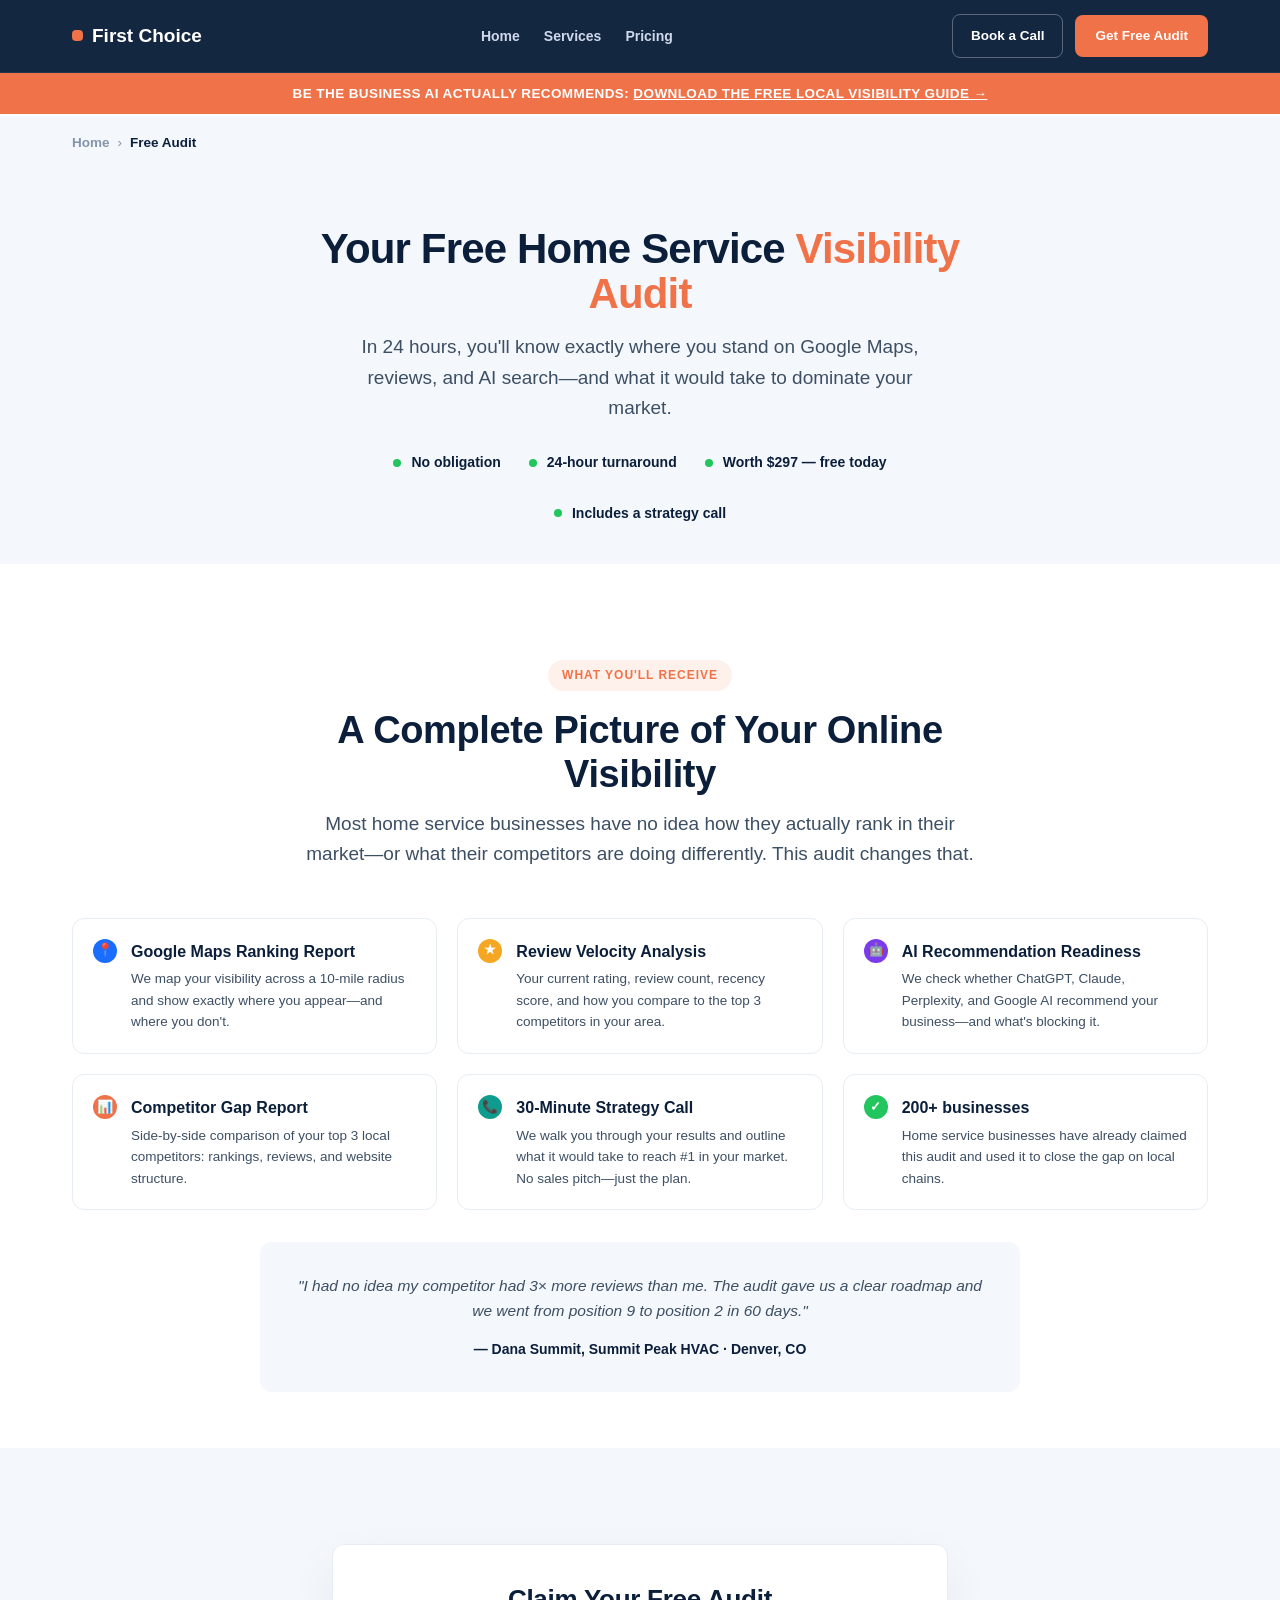
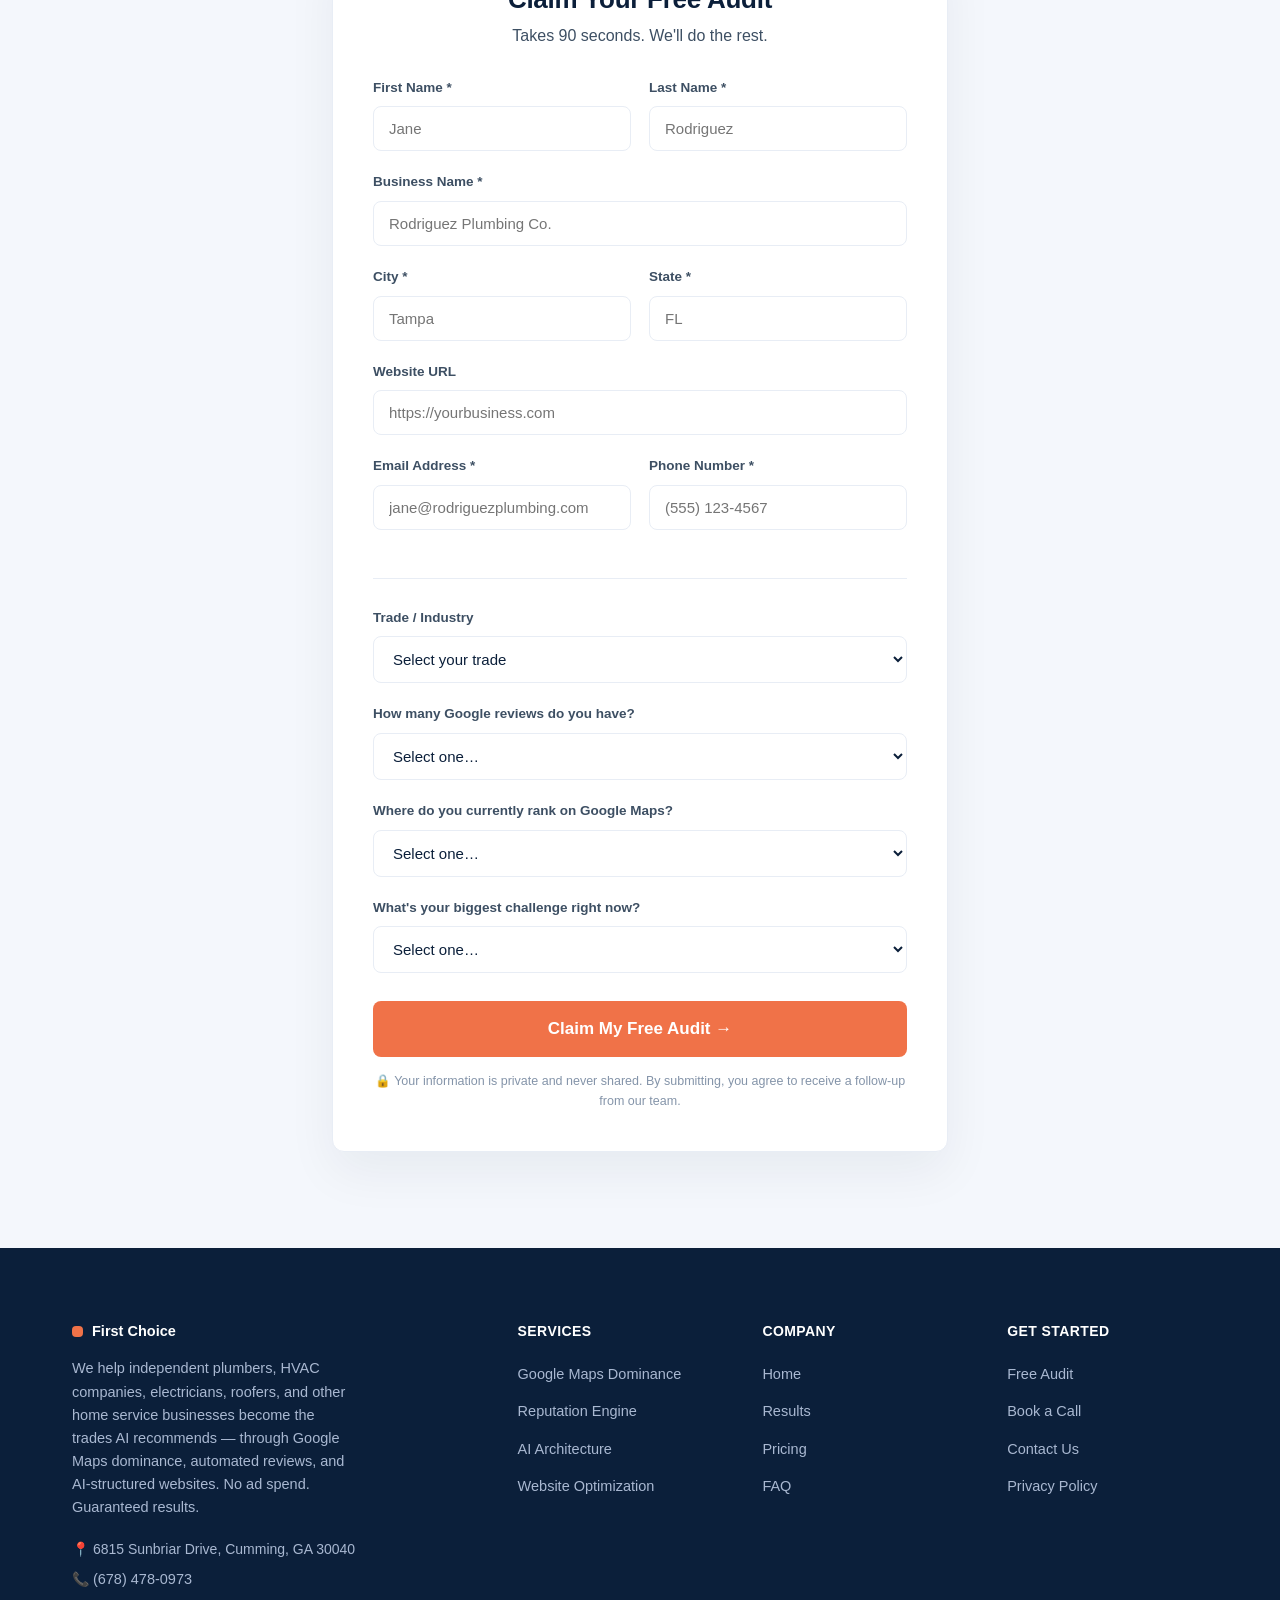
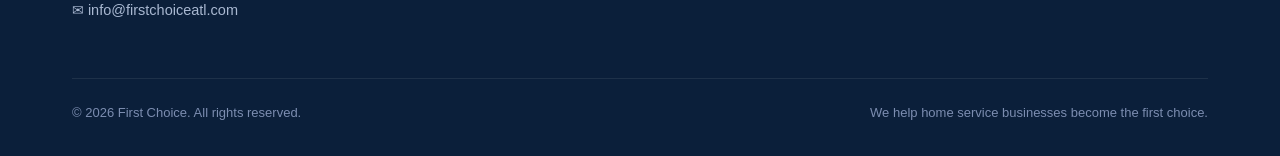
==== audit.html @ c54ef501 "Initial commit: First Choice site" ====
<!DOCTYPE html>
<html lang="en">
<head>
<meta charset="UTF-8">
<meta name="viewport" content="width=device-width, initial-scale=1.0">
<title>Free Local SEO Audit | First Choice</title>
<meta name="description" content="Get a free 48-hour audit of your Google Maps ranking, reviews, website, and AI visibility for your home service business.">
<link rel="stylesheet" href="styles.css">

</head>
<body>
<div id="site-header-mount" data-homepage="false"></div>
<div class="breadcrumb"><div class="wrap"><a href="index.html">Home</a><span class="sep">&rsaquo;</span><span class="current">Free Audit</span></div></div>
<section style="padding:56px 0 40px;background:var(--gray-100)">
  <div class="wrap center" style="max-width:720px;margin:0 auto">
    <h1 style="font-size:42px">Your Free Home Service <em>Visibility Audit</em></h1>
    <p class="lead" style="margin:16px auto 0;max-width:600px">In 24 hours, you'll know exactly where you stand on Google Maps, reviews, and AI search&mdash;and what it would take to dominate your market.</p>
    <div class="value-strip">
      <div class="hero-badge" style="color:var(--navy)"><span class="dot"></span>No obligation</div>
      <div class="hero-badge" style="color:var(--navy)"><span class="dot"></span>24-hour turnaround</div>
      <div class="hero-badge" style="color:var(--navy)"><span class="dot"></span>Worth $297 &mdash; free today</div>
      <div class="hero-badge" style="color:var(--navy)"><span class="dot"></span>Includes a strategy call</div>
    </div>
  </div>
</section>

<section style="padding-bottom:56px">
  <div class="wrap">
    <div class="center" style="max-width:680px;margin:0 auto 48px">
      <span class="eyebrow">What You'll Receive</span>
      <h2>A Complete Picture of Your Online Visibility</h2>
      <p class="lead" style="margin-top:12px">Most home service businesses have no idea how they actually rank in their market&mdash;or what their competitors are doing differently. This audit changes that.</p>
    </div>
    <div class="included-grid" style="grid-template-columns:repeat(3,1fr)">
      <div class="included-item"><span class="check" style="background:var(--maps)">&#128205;</span><div><strong>Google Maps Ranking Report</strong><div style="color:var(--gray-700);font-size:13.5px;margin-top:4px">We map your visibility across a 10-mile radius and show exactly where you appear&mdash;and where you don't.</div></div></div>
      <div class="included-item"><span class="check" style="background:var(--reputation)">&#9733;</span><div><strong>Review Velocity Analysis</strong><div style="color:var(--gray-700);font-size:13.5px;margin-top:4px">Your current rating, review count, recency score, and how you compare to the top 3 competitors in your area.</div></div></div>
      <div class="included-item"><span class="check" style="background:var(--ai)">&#129302;</span><div><strong>AI Recommendation Readiness</strong><div style="color:var(--gray-700);font-size:13.5px;margin-top:4px">We check whether ChatGPT, Claude, Perplexity, and Google AI recommend your business&mdash;and what's blocking it.</div></div></div>
      <div class="included-item"><span class="check" style="background:var(--coral)">&#128202;</span><div><strong>Competitor Gap Report</strong><div style="color:var(--gray-700);font-size:13.5px;margin-top:4px">Side-by-side comparison of your top 3 local competitors: rankings, reviews, and website structure.</div></div></div>
      <div class="included-item"><span class="check" style="background:var(--website)">&#128222;</span><div><strong>30-Minute Strategy Call</strong><div style="color:var(--gray-700);font-size:13.5px;margin-top:4px">We walk you through your results and outline what it would take to reach #1 in your market. No sales pitch&mdash;just the plan.</div></div></div>
      <div class="included-item"><span class="check" style="background:var(--green)">&#10003;</span><div><strong>200+ businesses</strong><div style="color:var(--gray-700);font-size:13.5px;margin-top:4px">Home service businesses have already claimed this audit and used it to close the gap on local chains.</div></div></div>
    </div>
    <div class="card" style="margin-top:32px;max-width:760px;margin-left:auto;margin-right:auto;text-align:center;background:var(--gray-100);border:none">
      <p style="font-style:italic;color:var(--gray-700);font-size:15.5px">"I had no idea my competitor had 3&times; more reviews than me. The audit gave us a clear roadmap and we went from position 9 to position 2 in 60 days."</p>
      <p style="margin-top:14px;font-weight:800;font-size:14px">&mdash; Dana Summit, Summit Peak HVAC &middot; Denver, CO</p>
    </div>
  </div>
</section>

<section class="section-gray">
  <div class="wrap" style="max-width:680px;margin:0 auto">
    <div class="form-card">
      <div class="center" style="margin-bottom:28px">
        <h2 style="font-size:26px">Claim Your Free Audit</h2>
        <p style="color:var(--gray-700);margin-top:8px">Takes 90 seconds. We'll do the rest.</p>
      </div>
      <form id="auditForm" action="https://formspree.io/f/YOUR_FORM_ID" method="POST" onsubmit="return handleFormSubmit(event,'auditForm','auditSuccess','auditError')">
        <div id="auditError" class="form-error">Something went wrong. Please try again or email info@firstchoiceatl.com.</div>
        <div class="form-row">
          <div class="field"><label for="a-fname">First Name *</label><input type="text" id="a-fname" name="first_name" required placeholder="Jane"></div>
          <div class="field"><label for="a-lname">Last Name *</label><input type="text" id="a-lname" name="last_name" required placeholder="Rodriguez"></div>
        </div>
        <div class="field"><label for="a-business">Business Name *</label><input type="text" id="a-business" name="business" required placeholder="Rodriguez Plumbing Co."></div>
        <div class="form-row">
          <div class="field"><label for="a-city">City *</label><input type="text" id="a-city" name="city" required placeholder="Tampa"></div>
          <div class="field"><label for="a-state">State *</label><input type="text" id="a-state" name="state" required placeholder="FL"></div>
        </div>
        <div class="field"><label for="a-website">Website URL</label><input type="url" id="a-website" name="website" placeholder="https://yourbusiness.com"></div>
        <div class="form-row">
          <div class="field"><label for="a-email">Email Address *</label><input type="email" id="a-email" name="email" required placeholder="jane@rodriguezplumbing.com"></div>
          <div class="field"><label for="a-phone">Phone Number *</label><input type="tel" id="a-phone" name="phone" required placeholder="(555) 123-4567"></div>
        </div>
        <div class="divider" style="margin:28px 0"></div>
        <div class="field">
          <label for="a-trade">Trade / Industry</label>
          <select id="a-trade" name="trade" required>
            <option value="">Select your trade</option>
            <option>Plumbing</option><option>HVAC</option><option>Electrical</option><option>Roofing</option>
            <option>Landscaping</option><option>Pest Control</option><option>Garage Doors</option><option>Pool Services</option><option>Other Home Service</option>
          </select>
        </div>
        <div class="field">
          <label for="a-reviews">How many Google reviews do you have?</label>
          <select id="a-reviews" name="review_count">
            <option value="">Select one&hellip;</option>
            <option>0 &ndash; 10 reviews</option><option>11 &ndash; 25 reviews</option><option>26 &ndash; 50 reviews</option><option>51 &ndash; 100 reviews</option><option>100+ reviews</option>
          </select>
        </div>
        <div class="field">
          <label for="a-rank">Where do you currently rank on Google Maps?</label>
          <select id="a-rank" name="current_rank">
            <option value="">Select one&hellip;</option>
            <option>Top 3 (I show in the Map Pack)</option><option>Position 4 &ndash; 7</option><option>Position 8 &ndash; 20</option><option>Page 2 or lower</option><option>Not ranking / Not sure</option>
          </select>
        </div>
        <div class="field">
          <label for="a-challenge">What's your biggest challenge right now?</label>
          <select id="a-challenge" name="challenge">
            <option value="">Select one&hellip;</option>
            <option>Not showing up on Google Maps</option><option>Not enough Google reviews</option><option>Competitors outranking me</option><option>AI search not recommending me</option><option>My website isn't converting visitors</option><option>Not sure &mdash; that's why I need the audit</option>
          </select>
        </div>
        <button type="submit" class="btn btn-primary btn-lg" style="width:100%;margin-top:8px">Claim My Free Audit &rarr;</button>
        <p style="font-size:12.5px;color:var(--gray-500);margin-top:14px;text-align:center">&#128274; Your information is private and never shared. By submitting, you agree to receive a follow-up from our team.</p>
      </form>
      <div id="auditSuccess" class="form-success">
        <div class="check-big">&#10003;</div>
        <h3>You're all set!</h3>
        <p style="color:var(--gray-700);margin-top:10px">Your audit request is in. A First Choice strategist will send your full report&mdash;delivered as a personal screen-recorded video&mdash;within 24 hours.</p>
        <a href="index.html" class="btn btn-outline" style="margin-top:24px">Back to Home</a>
      </div>
    </div>
  </div>
</section>

<div id="site-footer-mount"></div>
<script src="site.js"></script>
</body>
</html>
---- styles.css ----
:root{
  --navy:#0B1F3A; --blue:#1A6EFF; --blue-light:#3B8BFF; --coral:#F07248; --coral-light:#F5895E;
  --gray-100:#F4F7FC; --gray-200:#E8EDF5; --gray-500:#8494A9; --gray-700:#3D4F63; --green:#22C55E; --radius:12px;
  --maps:#1A6EFF; --reputation:#F5A623; --ai:#7C3AED; --website:#0F9B8E;
}
*{box-sizing:border-box;margin:0;padding:0}
html{scroll-behavior:smooth}
body{font-family:-apple-system,BlinkMacSystemFont,'Segoe UI',Roboto,Helvetica,Arial,sans-serif;color:var(--navy);background:#fff;line-height:1.6;-webkit-font-smoothing:antialiased}
img{max-width:100%;display:block}
a{color:inherit}
em{color:var(--coral);font-style:normal}
.wrap{max-width:1200px;margin:0 auto;padding:0 32px}
section{padding:96px 0}
.eyebrow{display:inline-block;text-transform:uppercase;letter-spacing:.08em;font-size:12px;font-weight:800;color:var(--coral);background:rgba(240,114,72,.1);padding:6px 14px;border-radius:999px;margin-bottom:18px}
h1{font-size:52px;line-height:1.08;font-weight:800;letter-spacing:-.02em}
h2{font-size:38px;line-height:1.15;font-weight:800;letter-spacing:-.01em}
h3{font-size:22px;font-weight:800}
.lead{font-size:19px;color:var(--gray-700)}
.center{text-align:center}
.mx-auto{margin-left:auto;margin-right:auto}

/* FIXED HEADER (nav on top, announcement bar below it) */
.site-header{position:fixed;top:0;left:0;right:0;z-index:1000}
.announce{background:var(--coral);color:#fff;text-align:center;font-size:13.5px;font-weight:700;padding:10px 20px;text-transform:uppercase;letter-spacing:.03em}
.announce a{color:#fff;text-decoration:underline}

/* NAV */
.nav{background:rgba(11,31,58,.96);backdrop-filter:blur(10px);-webkit-backdrop-filter:blur(10px);border-bottom:1px solid rgba(255,255,255,.08)}
.nav-inner{max-width:1200px;margin:0 auto;display:flex;align-items:center;justify-content:space-between;padding:14px 32px}
.logo{color:#fff;font-weight:800;font-size:19px;text-decoration:none;display:flex;align-items:center;gap:9px;white-space:nowrap}
.logo-sub{display:block;font-size:10.5px;font-weight:600;color:#9db0cc;letter-spacing:.01em}
.logo-dot{width:11px;height:11px;border-radius:4px;background:var(--coral);flex-shrink:0}
.nav-links{display:flex;gap:24px;list-style:none;align-items:center}
.nav-links a{color:#cfd9ea;text-decoration:none;font-size:14px;font-weight:600}
.nav-links a:hover{color:#fff}
.nav-right{display:flex;align-items:center;gap:12px}
.btn-cta{background:var(--coral);color:#fff !important;padding:10px 20px;border-radius:8px;font-weight:700;text-decoration:none;font-size:13.5px;white-space:nowrap;border:none;cursor:pointer;transition:background .15s}
.btn-cta:hover{background:var(--coral-light)}
.btn-cta-outline{background:transparent;color:#fff !important;padding:10px 18px;border-radius:8px;font-weight:700;text-decoration:none;font-size:13.5px;white-space:nowrap;border:1.5px solid rgba(255,255,255,.3)}
.btn-cta-outline:hover{border-color:#fff}
.hamburger{display:none;flex-direction:column;gap:5px;background:none;border:none;cursor:pointer;padding:6px}
.hamburger span{width:22px;height:2px;background:#fff;display:block;border-radius:2px}
.mobile-menu{display:none;flex-direction:column;background:var(--navy);padding:8px 32px 20px;gap:2px}
.mobile-menu a{color:#cfd9ea;text-decoration:none;font-size:15px;font-weight:600;padding:12px 0;border-bottom:1px solid rgba(255,255,255,.08)}
.mobile-menu.open{display:flex}

/* BREADCRUMB */
.breadcrumb{background:var(--gray-100);padding:16px 0;font-size:13.5px;color:var(--gray-500);margin-top:116px}
.breadcrumb a{color:var(--gray-500);text-decoration:none;font-weight:600}
.breadcrumb a:hover{color:var(--blue)}
.breadcrumb .sep{margin:0 8px}
.breadcrumb .current{color:var(--navy);font-weight:700}

/* BUTTONS */
.btn{display:inline-flex;align-items:center;justify-content:center;gap:8px;padding:15px 30px;border-radius:8px;font-weight:700;font-size:15.5px;text-decoration:none;border:none;cursor:pointer;transition:all .15s}
.btn-primary{background:var(--coral);color:#fff}
.btn-primary:hover{background:var(--coral-light);transform:translateY(-1px)}
.btn-outline{background:transparent;color:var(--navy);border:2px solid var(--gray-200)}
.btn-outline:hover{border-color:var(--navy)}
.btn-white{background:#fff;color:var(--navy)}
.btn-white:hover{background:var(--gray-100)}
.btn-ghost-dark{background:rgba(255,255,255,.08);color:#fff;border:1.5px solid rgba(255,255,255,.25)}
.btn-lg{padding:18px 38px;font-size:17px}

/* HERO */
.hero{padding:210px 0 96px;background:linear-gradient(180deg,var(--navy) 0%,#122a4d 100%);color:#fff;position:relative;overflow:hidden}
.hero::after{content:'';position:absolute;top:-20%;right:-10%;width:600px;height:600px;background:radial-gradient(circle,rgba(26,110,255,.25) 0%,rgba(26,110,255,0) 70%);pointer-events:none}
.hero .wrap{position:relative;z-index:1}
.hero h1{color:#fff}
.hero .lead{color:#c3cee2;max-width:640px;margin-top:22px}
.hero-cta-row{display:flex;gap:16px;margin-top:36px;flex-wrap:wrap}
.hero-badges{display:flex;gap:28px;margin-top:52px;flex-wrap:wrap}
.hero-badge{display:flex;align-items:center;gap:10px;color:#c3cee2;font-size:14px;font-weight:600}
.hero-badge .dot{width:8px;height:8px;border-radius:50%;background:var(--green)}
.hero-grid{display:grid;grid-template-columns:1.1fr .9fr;gap:60px;align-items:center}
.trust-pill{display:inline-flex;align-items:center;gap:10px;background:rgba(255,255,255,.08);border:1px solid rgba(255,255,255,.15);border-radius:999px;padding:9px 18px;font-size:13.5px;font-weight:600;color:#e2e8f5}

/* HERO VISUAL / OVERLAY CARDS */
.hero-visual{position:relative}
.overlay-card{position:absolute;background:#fff;border-radius:10px;box-shadow:0 20px 40px rgba(0,0,0,.35);padding:12px 16px;display:flex;align-items:center;gap:10px;z-index:5}
.overlay-rank{top:-18px;left:-18px;color:var(--navy)}
.overlay-review{bottom:-18px;right:-18px;color:var(--navy)}

/* CARDS */
.grid-2{display:grid;grid-template-columns:1fr 1fr;gap:48px;align-items:center}
.grid-3{display:grid;grid-template-columns:repeat(3,1fr);gap:28px}
.grid-4{display:grid;grid-template-columns:repeat(4,1fr);gap:28px}
.card{background:#fff;border:1px solid var(--gray-200);border-radius:var(--radius);padding:32px;transition:box-shadow .2s,transform .2s}
.card:hover{box-shadow:0 20px 40px rgba(11,31,58,.08);transform:translateY(-3px)}
.card-icon{width:52px;height:52px;border-radius:10px;display:flex;align-items:center;justify-content:center;font-size:24px;margin-bottom:20px}
.section-gray{background:var(--gray-100)}
.section-navy{background:var(--navy);color:#fff}
.section-navy h2{color:#fff}
.section-navy .lead{color:#c3cee2}

.pill{display:inline-flex;align-items:center;gap:8px;background:var(--gray-100);border-radius:999px;padding:8px 16px;font-size:13px;font-weight:700;color:var(--gray-700)}

/* STATS */
.stats{display:grid;grid-template-columns:repeat(4,1fr);gap:28px;text-align:center}
.stat-num{font-size:44px;font-weight:800;color:var(--coral)}
.stat-label{color:var(--gray-500);font-size:14px;font-weight:600;margin-top:6px}

/* STEPS */
.steps{display:grid;grid-template-columns:repeat(3,1fr);gap:32px;counter-reset:step}
.step{position:relative;padding-top:8px}
.step-num{width:44px;height:44px;border-radius:10px;display:flex;align-items:center;justify-content:center;font-weight:800;font-size:18px;color:#fff;margin-bottom:20px}

/* INCLUDED GRID */
.included-grid{display:grid;grid-template-columns:repeat(4,1fr);gap:20px}
.included-item{display:flex;gap:14px;align-items:flex-start;background:#fff;border:1px solid var(--gray-200);border-radius:var(--radius);padding:20px}
.check{width:24px;height:24px;border-radius:50%;background:var(--green);color:#fff;flex-shrink:0;display:flex;align-items:center;justify-content:center;font-size:13px;font-weight:800}

/* CASE STUDIES */
.case-card{background:#fff;border:1px solid var(--gray-200);border-radius:var(--radius);overflow:hidden}
.case-head{padding:24px 28px;border-bottom:1px solid var(--gray-200);display:flex;justify-content:space-between;align-items:flex-start;gap:10px}
.case-biz{font-weight:800;font-size:17px}
.case-loc{color:var(--gray-500);font-size:13.5px;margin-top:2px}
.case-days{font-size:11px;font-weight:800;color:var(--green);background:rgba(34,197,94,.12);padding:5px 10px;border-radius:999px;white-space:nowrap}
.case-body{padding:24px 28px}
.ba-row{display:flex;align-items:center;gap:14px;margin-bottom:10px}
.ba-box{flex:1;text-align:center;padding:14px 8px;border-radius:8px}
.ba-before{background:var(--gray-100);color:var(--gray-700)}
.ba-after{background:rgba(34,197,94,.1);color:#15803d}
.ba-num{font-size:22px;font-weight:800}
.ba-label{font-size:11px;font-weight:700;text-transform:uppercase;letter-spacing:.05em;margin-top:2px}
.ba-arrow{color:var(--gray-500);font-size:18px}
.case-quote{font-size:14.5px;color:var(--gray-700);font-style:italic;margin-top:16px;padding-top:16px;border-top:1px solid var(--gray-200)}

/* MOCKUP FRAMES */
.mockup{background:#fff;border-radius:16px;box-shadow:0 30px 70px rgba(0,0,0,.35);overflow:hidden}
.mockup-bar{background:var(--gray-100);padding:12px 16px;display:flex;gap:6px;align-items:center}
.mockup-dot{width:10px;height:10px;border-radius:50%;background:var(--gray-200)}
.mockup-body{padding:24px}

/* TESTIMONIALS (scroll-snap carousel, no JS) */
.testi-scroll{display:flex;gap:24px;overflow-x:auto;scroll-snap-type:x mandatory;padding:8px 4px 28px;-webkit-overflow-scrolling:touch}
.testi-scroll::-webkit-scrollbar{height:6px}
.testi-scroll::-webkit-scrollbar-thumb{background:var(--gray-200);border-radius:6px}
.testi-card{scroll-snap-align:start;flex:0 0 340px;background:#fff;border:1px solid var(--gray-200);border-radius:var(--radius);padding:26px}
.testi-stars{color:var(--reputation);font-size:15px;letter-spacing:2px;margin-bottom:12px}
.testi-quote{font-size:14.5px;color:var(--gray-700);font-style:italic;min-height:110px}
.testi-name{font-weight:800;margin-top:16px;font-size:14.5px}
.testi-biz{color:var(--gray-500);font-size:13px;margin-top:2px}
.testi-nav{display:flex;align-items:center;justify-content:center;gap:22px;margin-top:8px}
.testi-arrow{width:42px;height:42px;border-radius:50%;border:1.5px solid var(--gray-200);background:#fff;display:flex;align-items:center;justify-content:center;cursor:pointer;font-size:17px;color:var(--navy);flex-shrink:0}
.testi-arrow:hover{border-color:var(--navy);background:var(--gray-100)}
.testi-dots{display:flex;align-items:center;gap:8px}
.testi-dot{width:8px;height:8px;border-radius:50%;background:var(--gray-200);border:none;cursor:pointer;padding:0}
.testi-dot.active{background:var(--blue);width:24px;border-radius:4px;transition:width .2s,background .2s}

/* LOGO MARQUEE */
.marquee{overflow:hidden;position:relative;padding:22px 0;background:var(--blue)}
.marquee-track{display:flex;gap:48px;white-space:nowrap;animation:marquee 42s linear infinite;width:max-content}
.marquee-track span{position:relative;font-weight:800;color:#fff;font-size:13.5px;text-transform:uppercase;letter-spacing:.04em}
.marquee-track span::after{content:'•';position:absolute;right:-28px;color:rgba(255,255,255,.55)}
.marquee-track span:last-child::after{content:''}
@keyframes marquee{0%{transform:translateX(0)}100%{transform:translateX(-50%)}}

/* COMPARISON (Two Versions) */
.compare-grid{display:grid;grid-template-columns:1fr 1fr;gap:28px}
.compare-card{border-radius:var(--radius);padding:36px}
.compare-bad{background:var(--gray-100);border:1.5px solid var(--gray-200)}
.compare-good{background:#0B1F3A;color:#fff}
.compare-list{list-style:none;margin-top:22px;display:flex;flex-direction:column;gap:14px}
.compare-list li{display:flex;gap:10px;font-size:14.5px;line-height:1.5}
.mark-x{color:var(--coral);font-weight:800;flex-shrink:0}
.mark-check{color:var(--green);font-weight:800;flex-shrink:0}
.compare-bad h3{color:var(--navy)}
.compare-good h3{color:#fff}
.compare-bad p{color:var(--gray-700)}
.compare-good p{color:#c3cee2}

/* PRICING */
.pricing-grid{display:grid;grid-template-columns:repeat(3,1fr);gap:24px;align-items:stretch}
.price-card{background:#fff;border:1.5px solid var(--gray-200);border-radius:var(--radius);padding:36px 30px;display:flex;flex-direction:column}
.price-card.featured{border-color:var(--coral);box-shadow:0 20px 50px rgba(240,114,72,.15);position:relative;transform:scale(1.03)}
.price-badge{position:absolute;top:-14px;left:50%;transform:translateX(-50%);background:var(--coral);color:#fff;font-size:11.5px;font-weight:800;padding:6px 16px;border-radius:999px;white-space:nowrap}
.price-tier{font-size:13px;font-weight:800;text-transform:uppercase;letter-spacing:.05em;color:var(--gray-500)}
.price-amount{font-size:38px;font-weight:800;margin:10px 0 6px}
.price-amount span{font-size:15px;font-weight:600;color:var(--gray-500)}
.price-desc{font-size:13.5px;color:var(--gray-700);min-height:40px}
.price-list{list-style:none;margin:22px 0;flex:1;display:flex;flex-direction:column;gap:12px}
.price-list li{display:flex;gap:10px;font-size:14px;color:var(--gray-700)}
.guarantee-box{margin-top:40px;background:var(--gray-100);border-radius:var(--radius);padding:28px 32px;display:flex;gap:20px;align-items:flex-start}
.guarantee-icon{font-size:28px}

/* FAQ (native details/summary, zero JS) */
.faq-item{border-bottom:1px solid var(--gray-200);padding:6px 0}
.faq-item summary{cursor:pointer;font-weight:700;font-size:16px;padding:18px 4px;list-style:none;display:flex;justify-content:space-between;align-items:center;gap:16px}
.faq-item summary::-webkit-details-marker{display:none}
.faq-item summary::after{content:'+';font-size:22px;color:var(--coral);font-weight:400;flex-shrink:0}
.faq-item[open] summary::after{content:'\2212'}
.faq-item p{color:var(--gray-700);font-size:14.5px;padding:0 4px 20px;max-width:820px}

/* FOOTER */
.footer{background:var(--navy);color:#a9b8d1;padding:72px 0 32px}
.footer-grid{display:grid;grid-template-columns:2fr 1fr 1fr 1fr;gap:44px}
.footer h4{color:#fff;font-size:14px;margin-bottom:18px;letter-spacing:.03em;text-transform:uppercase}
.footer ul{list-style:none}
.footer li{margin-bottom:12px}
.footer a{color:#a9b8d1;text-decoration:none;font-size:14.5px}
.footer a:hover{color:#fff}
.footer-desc{color:#a9b8d1;font-size:14.5px;max-width:280px;margin-top:14px}
.footer-contact{margin-top:18px;display:flex;flex-direction:column;gap:8px;font-size:14px}
.footer-bottom{border-top:1px solid rgba(255,255,255,.08);margin-top:56px;padding-top:24px;display:flex;justify-content:space-between;flex-wrap:wrap;gap:12px;font-size:13px;color:#7c8db0}

/* FORMS */
.form-card{background:#fff;border:1px solid var(--gray-200);border-radius:var(--radius);padding:40px;box-shadow:0 20px 50px rgba(11,31,58,.06)}
.form-row{display:grid;grid-template-columns:1fr 1fr;gap:18px}
.field{margin-bottom:20px}
.field label{display:block;font-size:13.5px;font-weight:700;margin-bottom:8px;color:var(--gray-700)}
.field input,.field select,.field textarea{width:100%;padding:13px 15px;border:1.5px solid var(--gray-200);border-radius:8px;font-size:15px;font-family:inherit;color:var(--navy);background:#fff}
.field input:focus,.field select:focus,.field textarea:focus{outline:none;border-color:var(--blue)}
.field textarea{resize:vertical;min-height:110px}
.form-success{display:none;text-align:center;padding:40px 20px}
.form-success .check-big{width:64px;height:64px;border-radius:50%;background:var(--green);color:#fff;display:flex;align-items:center;justify-content:center;font-size:30px;margin:0 auto 20px}
.form-error{display:none;background:rgba(240,114,72,.1);color:var(--coral);padding:14px 16px;border-radius:8px;font-size:14px;margin-bottom:18px;font-weight:600}
.value-strip{display:flex;gap:28px;flex-wrap:wrap;justify-content:center;margin-top:28px}
.value-strip .hero-badge{color:#c3cee2}

/* MISC */
.badge-accent{display:inline-flex;align-items:center;gap:8px;padding:8px 16px;border-radius:999px;font-weight:700;font-size:13px;color:#fff}
.divider{height:1px;background:var(--gray-200);margin:64px 0}
.benefit-line{margin-top:14px;font-weight:700;font-size:13.5px}
.numstrip{display:flex;gap:10px;flex-wrap:wrap;margin-bottom:56px}
.numstrip a{display:flex;align-items:center;gap:8px;background:var(--gray-100);border-radius:999px;padding:10px 18px;font-size:13.5px;font-weight:700;color:var(--gray-700);text-decoration:none}
.numstrip a:hover{background:var(--gray-200)}

@media (max-width:900px){
  h1{font-size:38px}
  h2{font-size:30px}
  .nav-links{display:none}
  .btn-cta-outline{display:none}
  .hamburger{display:flex}
  .grid-2{grid-template-columns:1fr;gap:32px}
  .grid-3{grid-template-columns:1fr}
  .grid-4{grid-template-columns:repeat(2,1fr)}
  .stats{grid-template-columns:repeat(2,1fr)}
  .steps{grid-template-columns:1fr}
  .included-grid{grid-template-columns:repeat(2,1fr)}
  .footer-grid{grid-template-columns:1fr 1fr;gap:36px}
  .hero{padding:170px 0 72px}
  .hero-grid{grid-template-columns:1fr}
  section{padding:64px 0}
  .form-row{grid-template-columns:1fr}
  .compare-grid{grid-template-columns:1fr}
  .pricing-grid{grid-template-columns:1fr}
  .price-card.featured{transform:none}
}
@media (max-width:560px){
  .wrap{padding:0 20px}
  h1{font-size:30px}
  h2{font-size:26px}
  section{padding:48px 0}
  .grid-4{grid-template-columns:1fr}
  .stats{grid-template-columns:1fr 1fr}
  .included-grid{grid-template-columns:1fr}
  .footer-grid{grid-template-columns:1fr}
  .hero-cta-row{flex-direction:column}
  .hero-cta-row .btn{width:100%}
  .form-card{padding:24px}
  .nav-inner{padding:14px 20px}
  .announce{font-size:12px;padding:9px 14px}
  .overlay-card{position:static;margin-top:12px;box-shadow:none;border:1px solid var(--gray-200)}
  .testi-card{flex:0 0 280px}
  .guarantee-box{flex-direction:column}
}
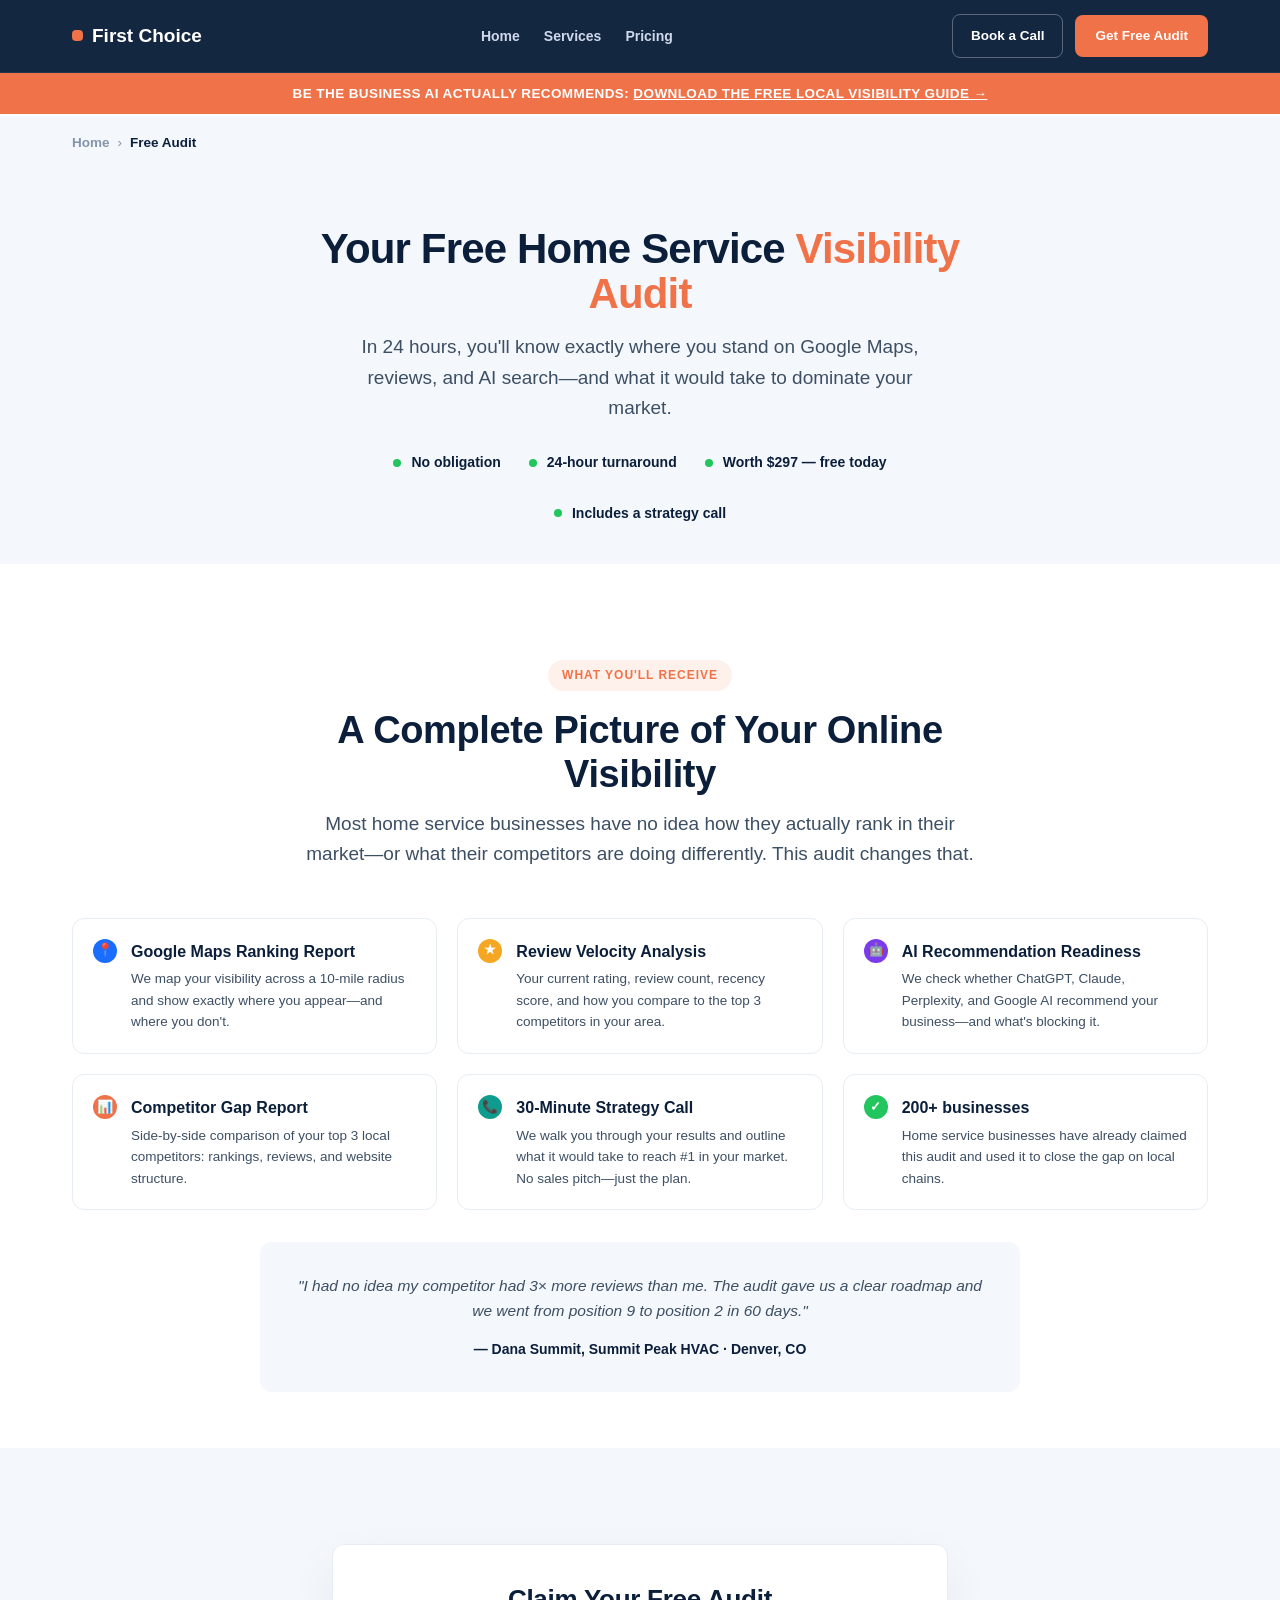
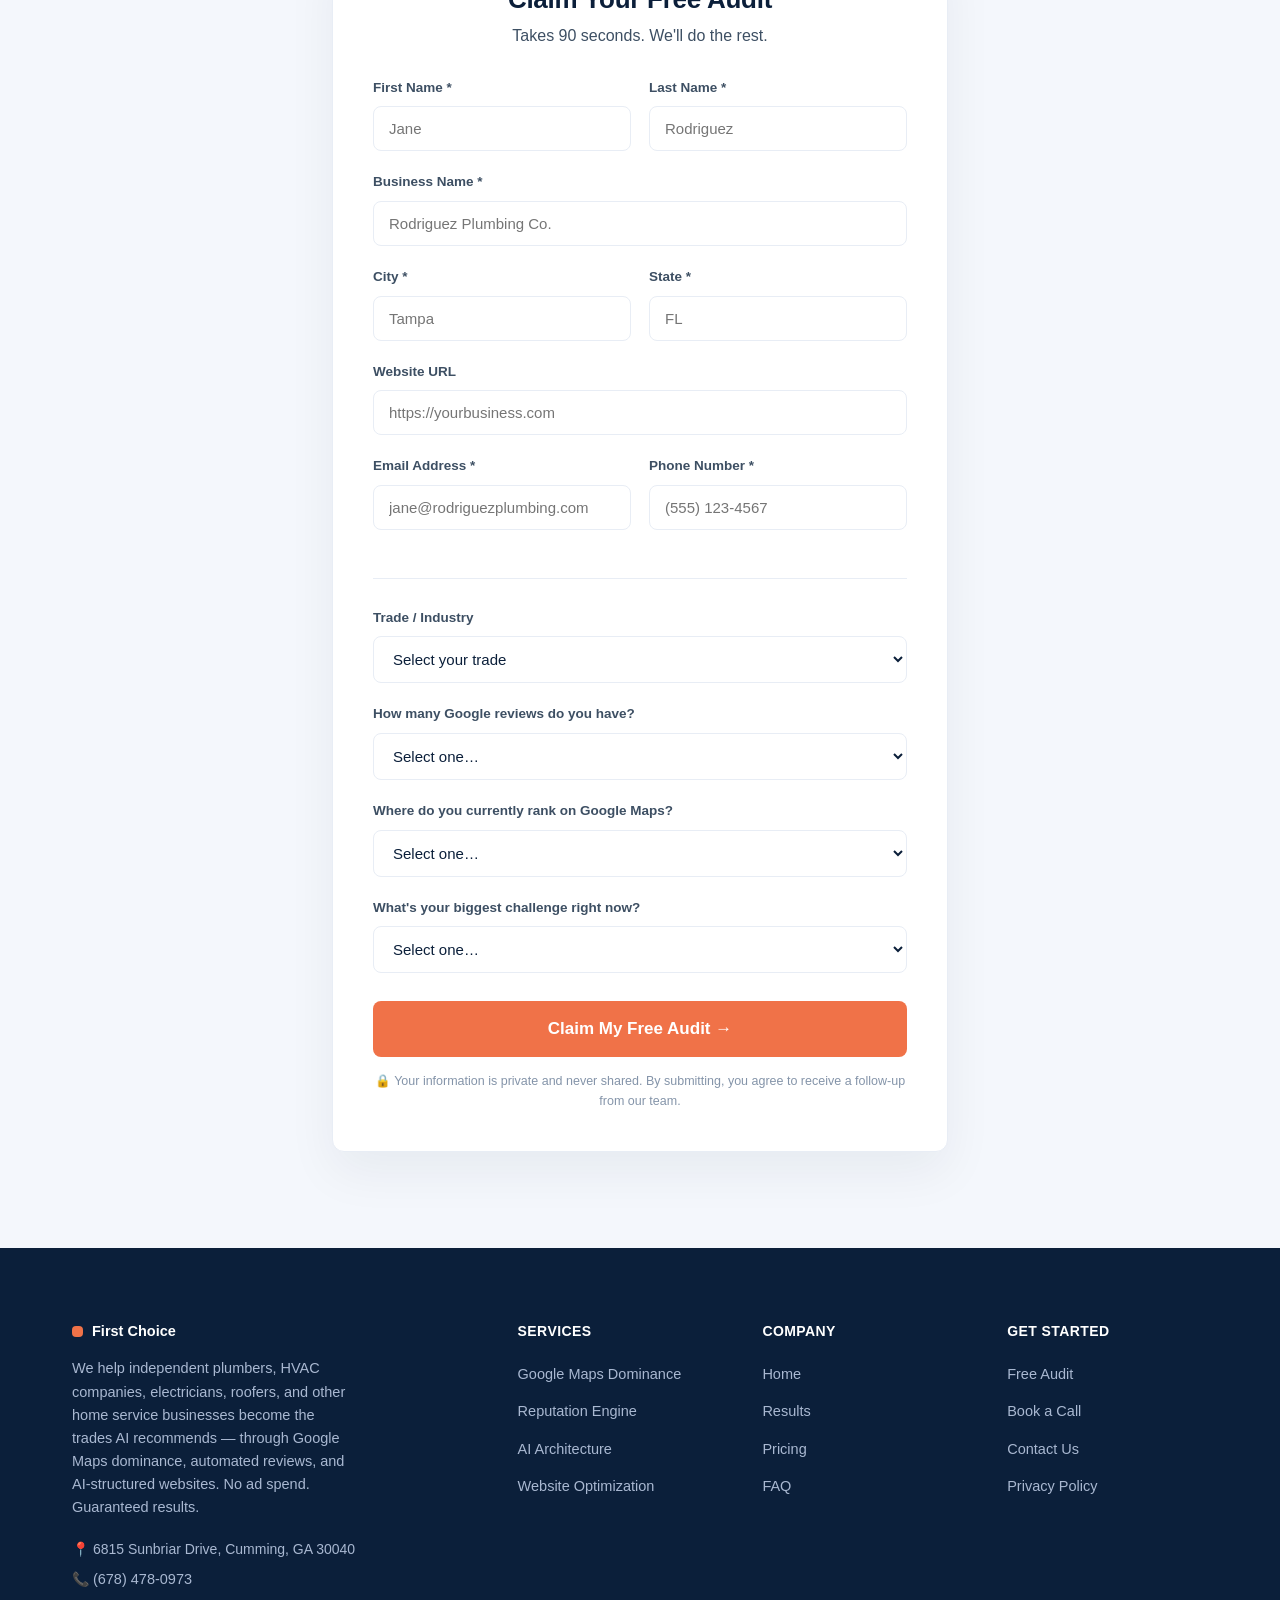
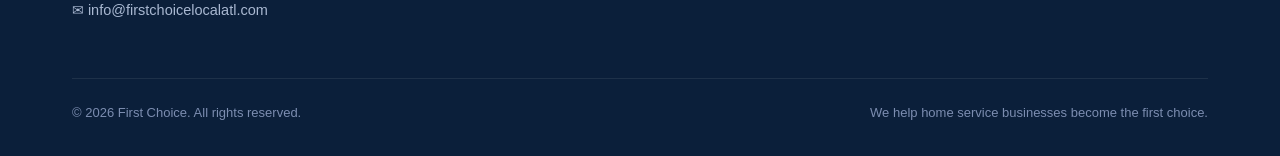
==== commit 45902a3e: "Update domain to firstchoicelocalatl.com" ====
--- a/audit.html
+++ b/audit.html
@@ -54,7 +54,7 @@
         <p style="color:var(--gray-700);margin-top:8px">Takes 90 seconds. We'll do the rest.</p>
       </div>
       <form id="auditForm" action="https://formspree.io/f/YOUR_FORM_ID" method="POST" onsubmit="return handleFormSubmit(event,'auditForm','auditSuccess','auditError')">
-        <div id="auditError" class="form-error">Something went wrong. Please try again or email info@firstchoiceatl.com.</div>
+        <div id="auditError" class="form-error">Something went wrong. Please try again or email info@firstchoicelocalatl.com.</div>
         <div class="form-row">
           <div class="field"><label for="a-fname">First Name *</label><input type="text" id="a-fname" name="first_name" required placeholder="Jane"></div>
           <div class="field"><label for="a-lname">Last Name *</label><input type="text" id="a-lname" name="last_name" required placeholder="Rodriguez"></div>
--- a/styles.css
+++ b/styles.css
@@ -155,6 +155,9 @@
 .marquee-track span::after{content:'•';position:absolute;right:-28px;color:rgba(255,255,255,.55)}
 .marquee-track span:last-child::after{content:''}
 @keyframes marquee{0%{transform:translateX(0)}100%{transform:translateX(-50%)}}
+.marquee-ai{background:var(--ai)}
+.marquee-ai-track{animation-direction:reverse}
+.marquee-label{text-align:center;padding:20px 0 0;font-size:12px;font-weight:800;text-transform:uppercase;letter-spacing:.08em;color:var(--gray-500);background:#fff}
 
 /* COMPARISON (Two Versions) */
 .compare-grid{display:grid;grid-template-columns:1fr 1fr;gap:28px}
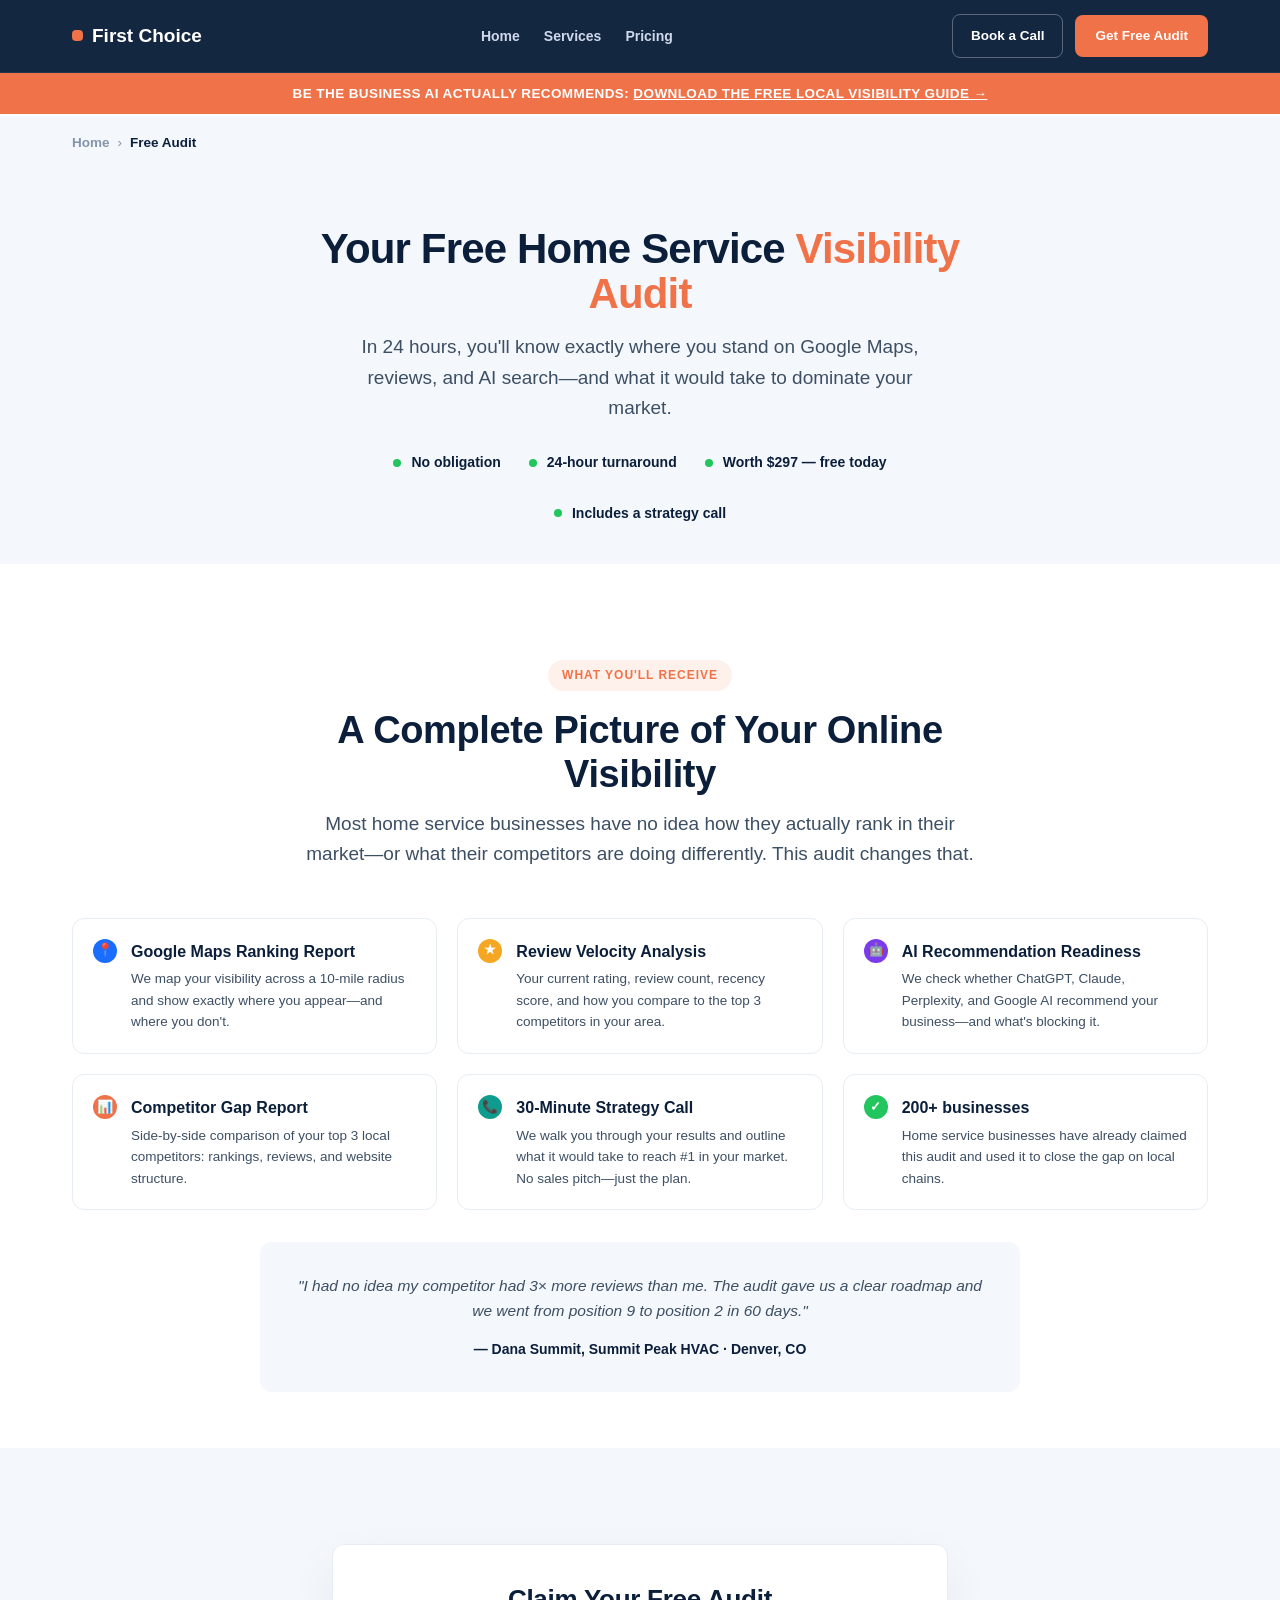
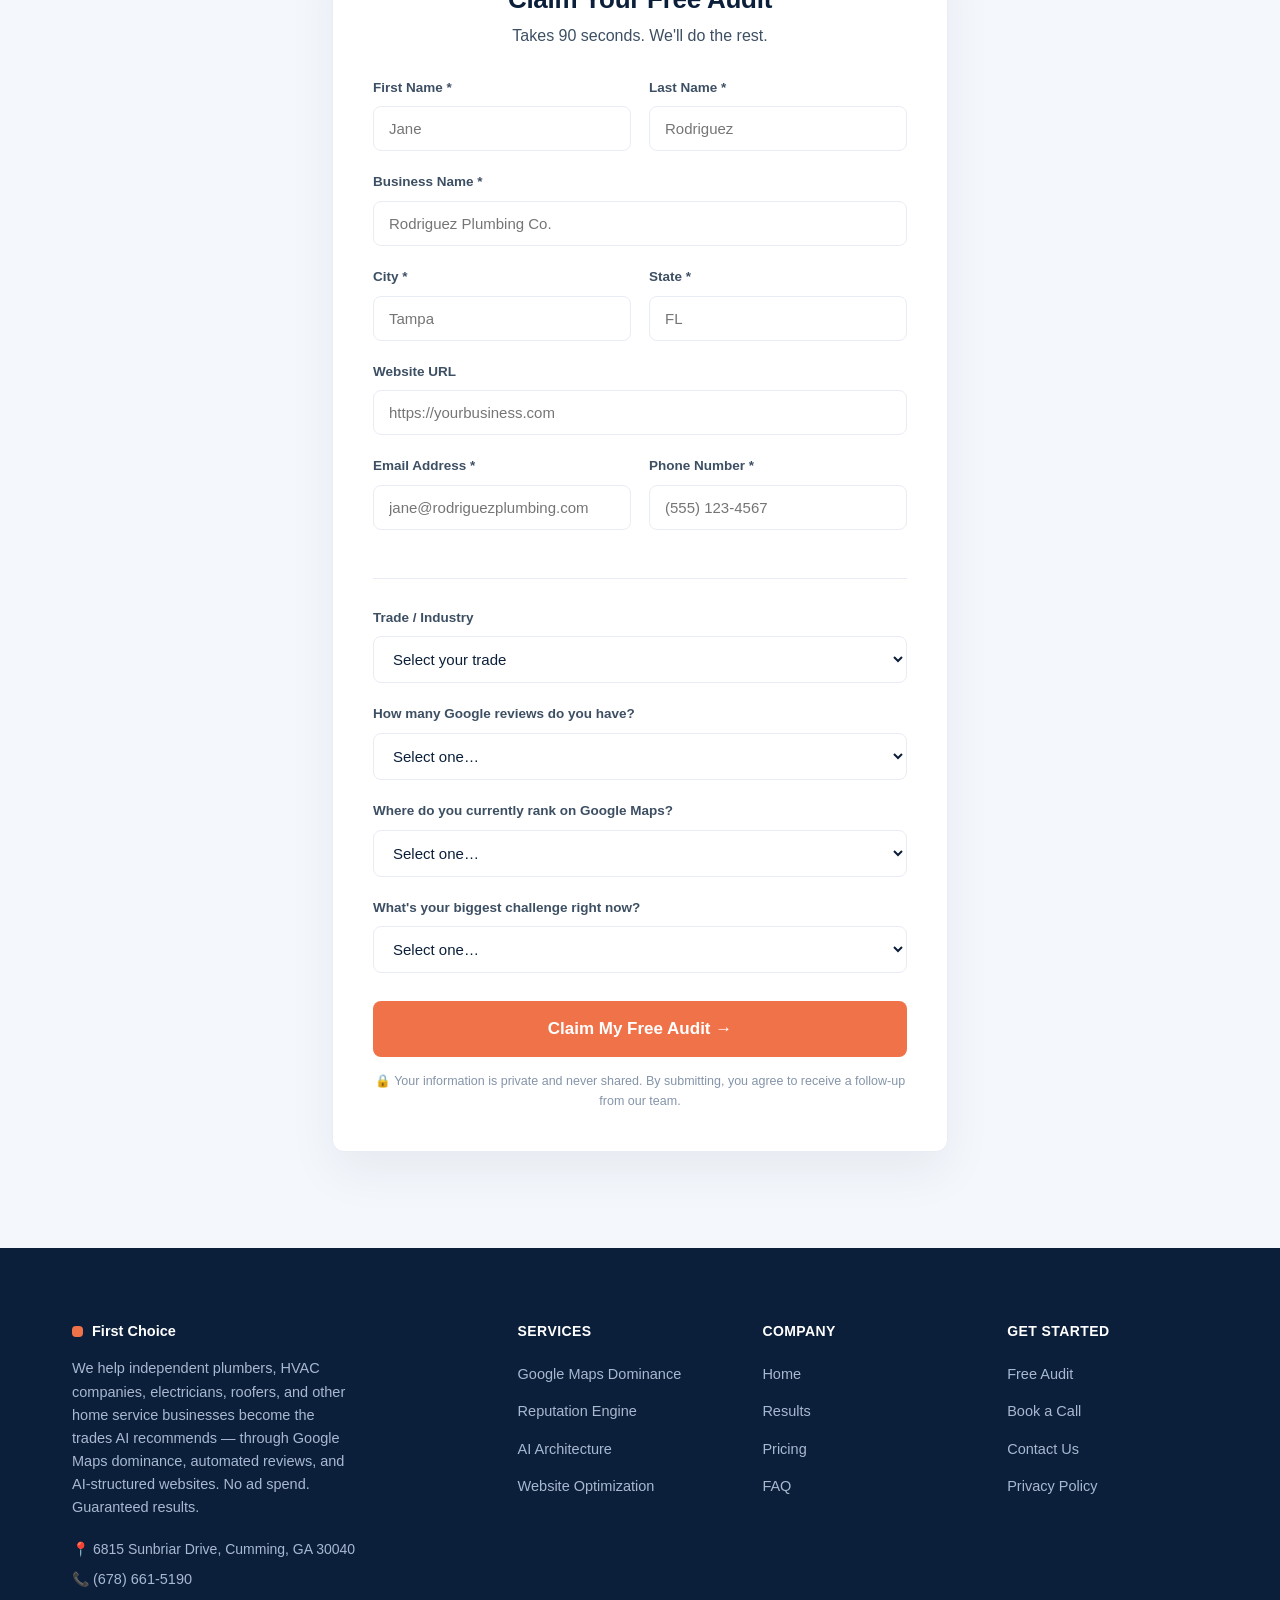
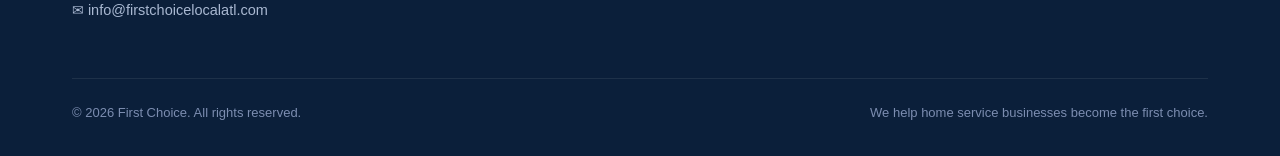
==== commit 6ac4a837: "Add Google Ads conversion tracking sitewide" ====
--- a/audit.html
+++ b/audit.html
@@ -6,7 +6,15 @@
 <title>Free Local SEO Audit | First Choice</title>
 <meta name="description" content="Get a free 48-hour audit of your Google Maps ranking, reviews, website, and AI visibility for your home service business.">
 <link rel="stylesheet" href="styles.css">
+<!-- Google tag (gtag.js) -->
+<script async src="https://www.googletagmanager.com/gtag/js?id=AW-16649773312"></script>
+<script>
+  window.dataLayer = window.dataLayer || [];
+  function gtag(){dataLayer.push(arguments);}
+  gtag('js', new Date());
 
+  gtag('config', 'AW-16649773312');
+</script>
 </head>
 <body>
 <div id="site-header-mount" data-homepage="false"></div>
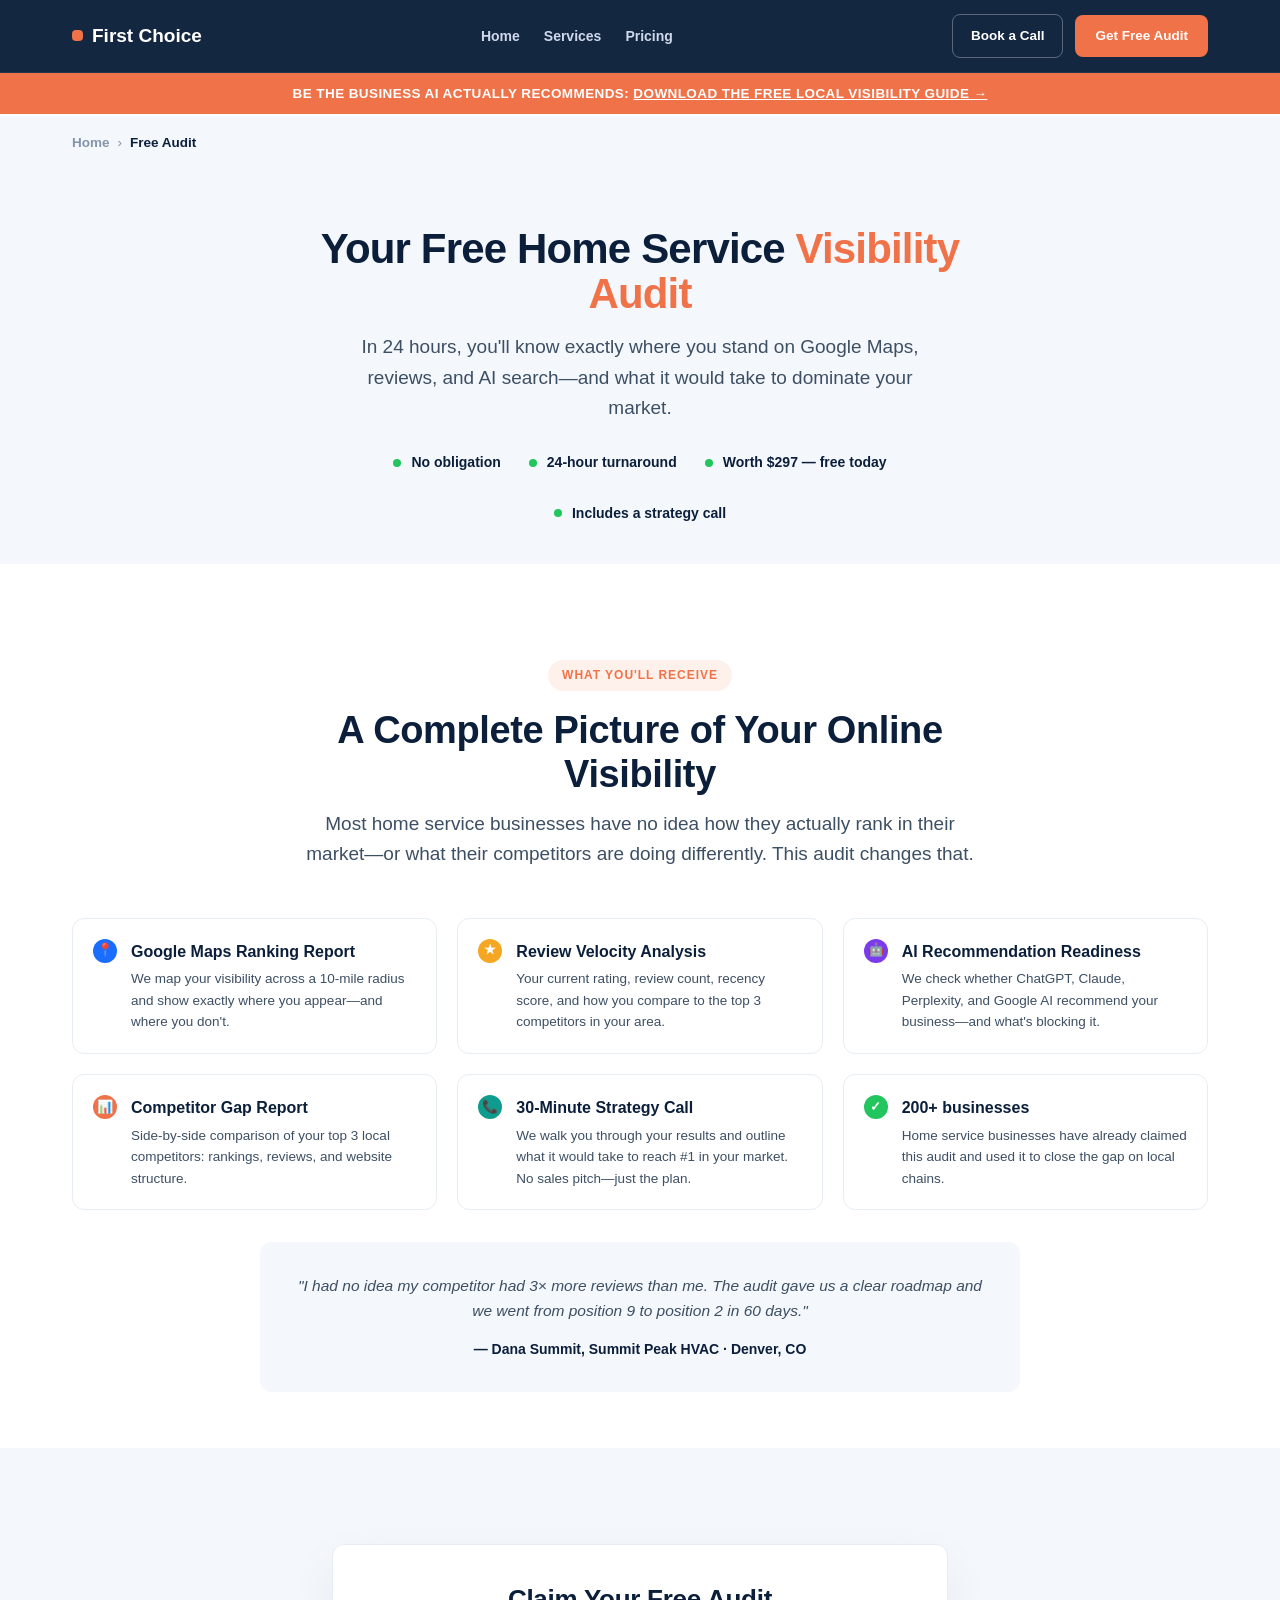
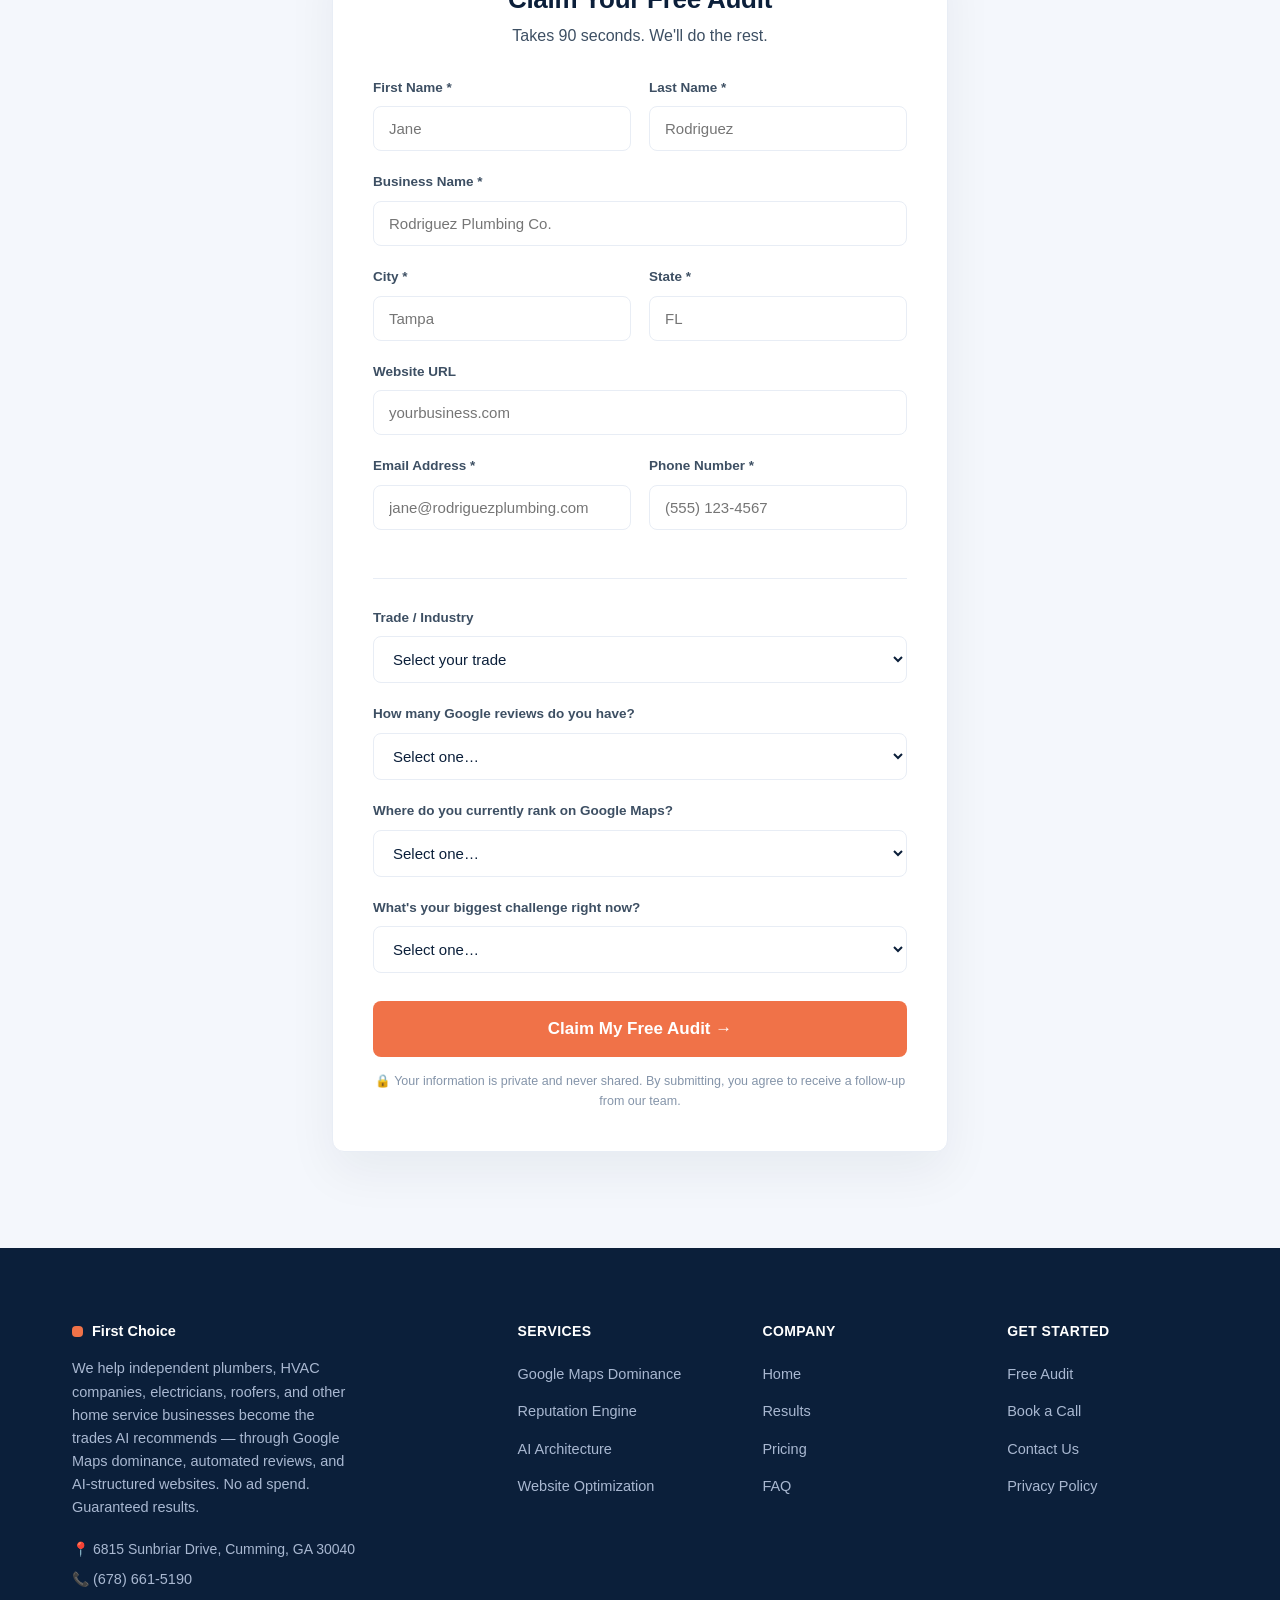
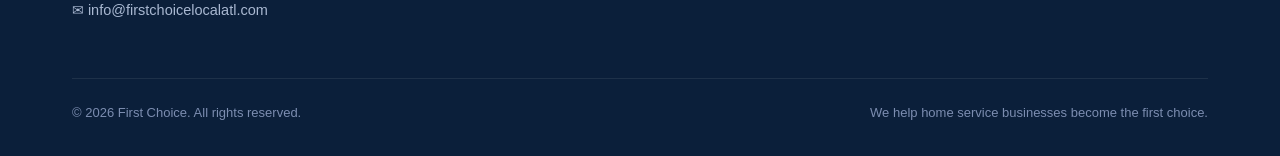
==== commit dcb3fe5f: "Fix Website URL field rejecting bare domains" ====
--- a/audit.html
+++ b/audit.html
@@ -61,7 +61,9 @@
         <h2 style="font-size:26px">Claim Your Free Audit</h2>
         <p style="color:var(--gray-700);margin-top:8px">Takes 90 seconds. We'll do the rest.</p>
       </div>
-      <form id="auditForm" action="https://formspree.io/f/YOUR_FORM_ID" method="POST" onsubmit="return handleFormSubmit(event,'auditForm','auditSuccess','auditError')">
+      <form id="auditForm" action="https://formspree.io/f/xqeryerj" method="POST" onsubmit="return handleFormSubmit(event,'auditForm','auditSuccess','auditError')">
+        <input type="hidden" name="source" value="Free Audit Page (audit.html)">
+        <input type="hidden" name="_subject" value="New Free Audit Request — First Choice">
         <div id="auditError" class="form-error">Something went wrong. Please try again or email info@firstchoicelocalatl.com.</div>
         <div class="form-row">
           <div class="field"><label for="a-fname">First Name *</label><input type="text" id="a-fname" name="first_name" required placeholder="Jane"></div>
@@ -72,7 +74,7 @@
           <div class="field"><label for="a-city">City *</label><input type="text" id="a-city" name="city" required placeholder="Tampa"></div>
           <div class="field"><label for="a-state">State *</label><input type="text" id="a-state" name="state" required placeholder="FL"></div>
         </div>
-        <div class="field"><label for="a-website">Website URL</label><input type="url" id="a-website" name="website" placeholder="https://yourbusiness.com"></div>
+        <div class="field"><label for="a-website">Website URL</label><input type="text" id="a-website" name="website" placeholder="yourbusiness.com"></div>
         <div class="form-row">
           <div class="field"><label for="a-email">Email Address *</label><input type="email" id="a-email" name="email" required placeholder="jane@rodriguezplumbing.com"></div>
           <div class="field"><label for="a-phone">Phone Number *</label><input type="tel" id="a-phone" name="phone" required placeholder="(555) 123-4567"></div>
